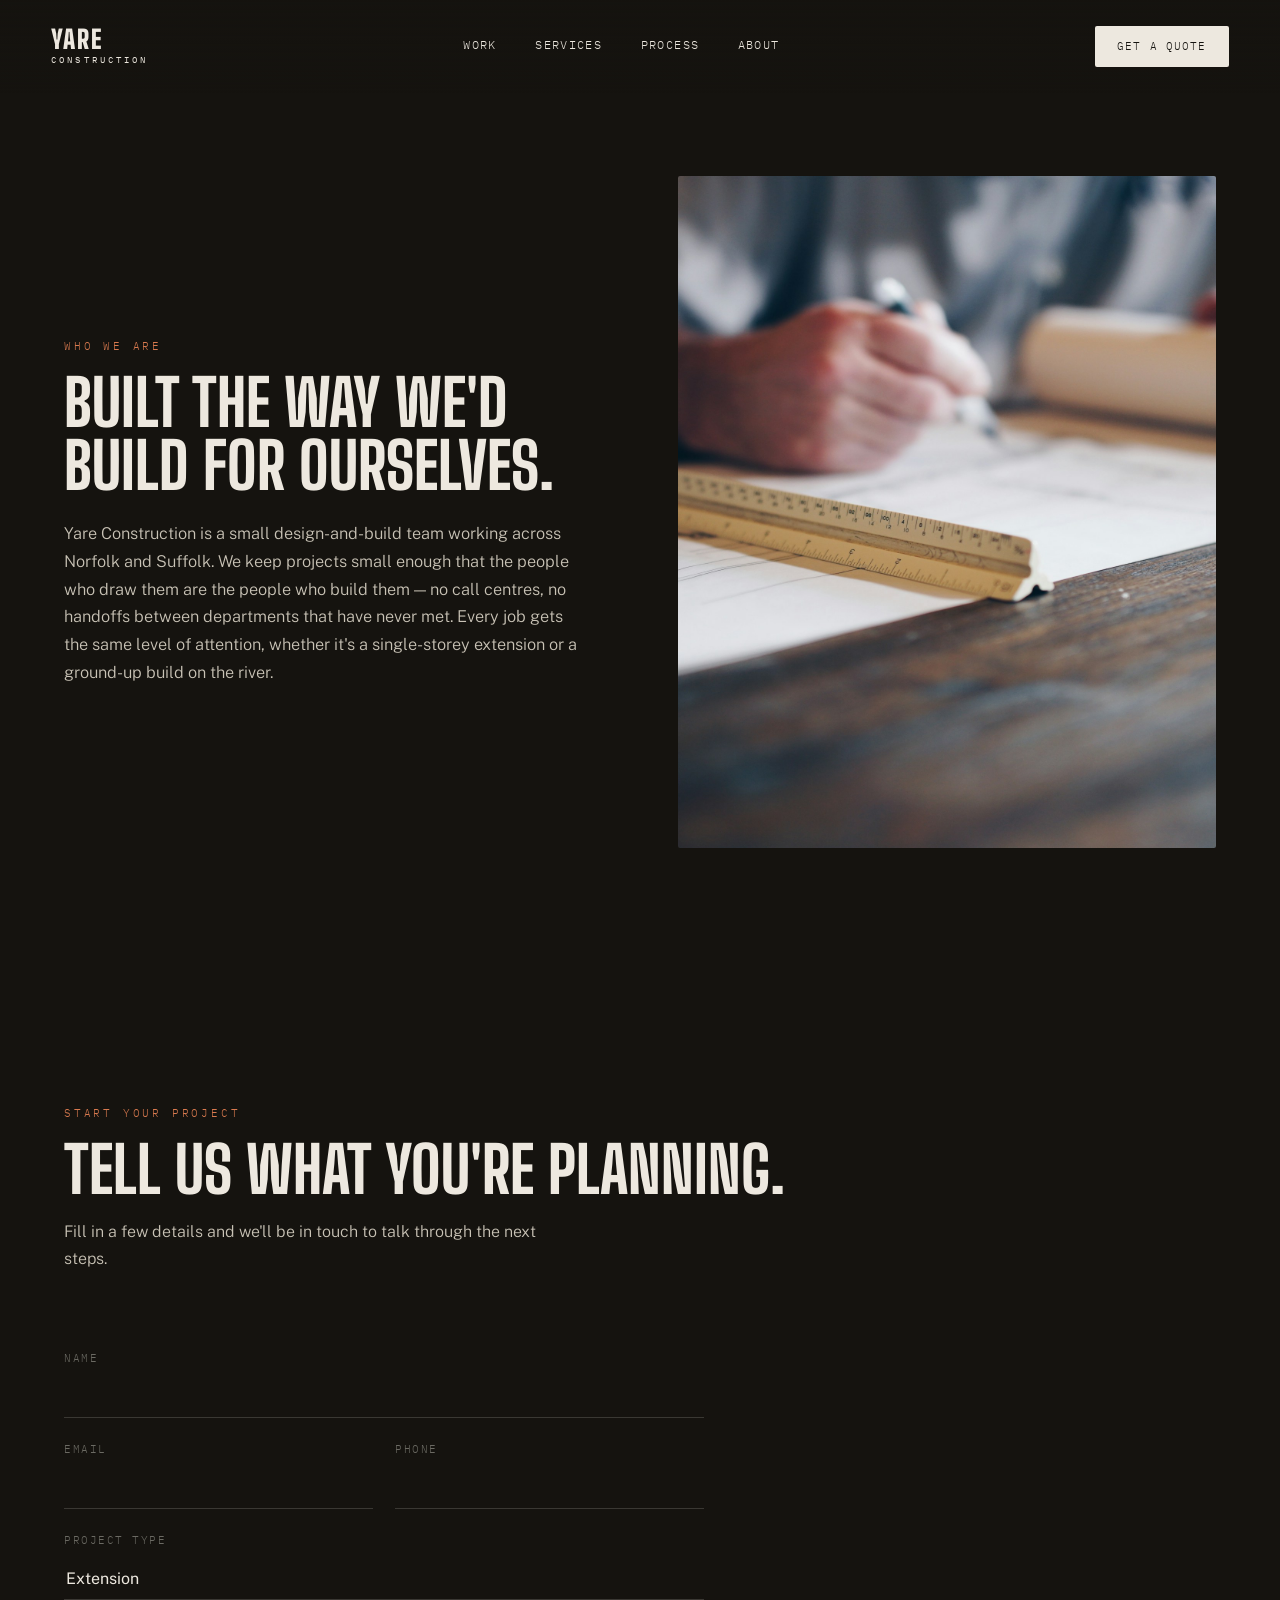
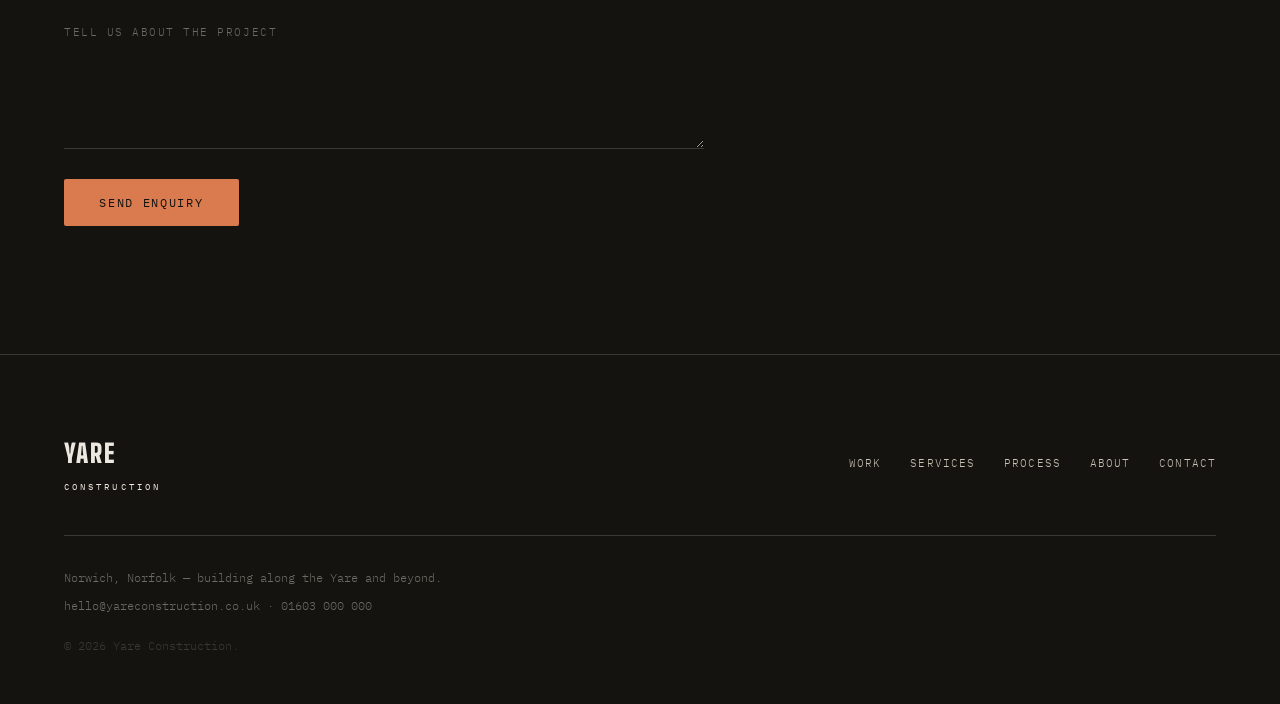
==== about.html @ 02f71339 "Split Services, Process and About onto their own pages Homepage now covers Hero, Philosophy, Stats, " ====
<!DOCTYPE html>
<html lang="en">
<head>
<meta charset="UTF-8">
<meta name="viewport" content="width=device-width, initial-scale=1.0">
<title>About — Yare Construction</title>
<meta name="description" content="Yare Construction is a small design-and-build team working across Norfolk and Suffolk.">
<link rel="preconnect" href="https://fonts.googleapis.com">
<link rel="preconnect" href="https://fonts.gstatic.com" crossorigin>
<link href="https://fonts.googleapis.com/css2?family=Big+Shoulders+Display:wght@600;700;800;900&family=Public+Sans:wght@300;400;500;600&family=IBM+Plex+Mono:wght@400;500&display=swap" rel="stylesheet">
<link rel="stylesheet" href="css/style.css">
</head>
<body>

<!-- ═══ HEADER ═══ -->
<header id="site-header">
  <a href="index.html" class="logo">
    <span class="logo-main">YARE</span>
    <span class="logo-sub">CONSTRUCTION</span>
  </a>
  <nav class="site-nav">
    <a href="index.html#work">Work</a>
    <a href="services.html">Services</a>
    <a href="process.html">Process</a>
    <a href="about.html">About</a>
  </nav>
  <a href="index.html#contact" class="btn-quote">Get a Quote</a>
  <button id="nav-toggle" aria-label="Menu"><span></span><span></span><span></span></button>
</header>
<div id="nav-backdrop"></div>

<main>

  <!-- ABOUT / CRAFT -->
  <section class="about-section page-first">
    <div class="about-copy reveal-item">
      <div class="section-label-static">WHO WE ARE</div>
      <h2 class="big-heading">Built the way we'd build for ourselves.</h2>
      <p>Yare Construction is a small design-and-build team working across Norfolk and Suffolk. We keep projects small enough that the people who draw them are the people who build them &mdash; no call centres, no handoffs between departments that have never met. Every job gets the same level of attention, whether it's a single-storey extension or a ground-up build on the river.</p>
    </div>
    <div class="about-image reveal-item">
      <img src="images/gallery_07_craft_detail.jpg" alt="Builder's hands marking up a blueprint on site">
    </div>
  </section>

  <!-- CTA / CONTACT -->
  <section id="contact" class="cta-section">
    <div class="cta-head reveal-item">
      <div class="section-label-static">START YOUR PROJECT</div>
      <h2 class="big-heading">Tell us what you're planning.</h2>
      <p>Fill in a few details and we'll be in touch to talk through the next steps.</p>
    </div>
    <form id="quote-form" class="quote-form reveal-item">
      <div class="form-row">
        <label for="f-name">Name</label>
        <input type="text" id="f-name" name="name" required>
      </div>
      <div class="form-row form-row-half">
        <div>
          <label for="f-email">Email</label>
          <input type="email" id="f-email" name="email" required>
        </div>
        <div>
          <label for="f-phone">Phone</label>
          <input type="tel" id="f-phone" name="phone">
        </div>
      </div>
      <div class="form-row">
        <label for="f-type">Project Type</label>
        <select id="f-type" name="type">
          <option>Extension</option>
          <option>New Build</option>
          <option>Renovation</option>
          <option>Other</option>
        </select>
      </div>
      <div class="form-row">
        <label for="f-message">Tell us about the project</label>
        <textarea id="f-message" name="message" rows="4"></textarea>
      </div>
      <button type="submit" class="btn-submit">Send Enquiry</button>
      <div id="form-success" class="form-success" hidden>Thanks &mdash; we've got your details and we'll be in touch soon.</div>
    </form>
  </section>

  <!-- FOOTER -->
  <footer class="site-footer">
    <div class="footer-top">
      <div class="footer-logo">
        <span class="logo-main">YARE</span>
        <span class="logo-sub">CONSTRUCTION</span>
      </div>
      <nav class="footer-nav">
        <a href="index.html#work">Work</a>
        <a href="services.html">Services</a>
        <a href="process.html">Process</a>
        <a href="about.html">About</a>
        <a href="index.html#contact">Contact</a>
      </nav>
    </div>
    <div class="footer-bottom">
      <p>Norwich, Norfolk &mdash; building along the Yare and beyond.</p>
      <p>hello@yareconstruction.co.uk &middot; 01603 000 000</p>
      <p class="footer-copyright">&copy; 2026 Yare Construction.</p>
    </div>
  </footer>

</main>

<script src="js/app.js"></script>
</body>
</html>
---- css/style.css ----
/* ═══════════════════════════════════════════════════════════════════
   YARE CONSTRUCTION — style.css
   Bold industrial: soot / corten / chalk / steel
═══════════════════════════════════════════════════════════════════ */

:root {
  --soot: #15130f;
  --soot-2: #1c1a15;
  --corten: #b4502a;
  --corten-light: #d97a4f;
  --chalk: #ede8df;
  --chalk-dim: #c9c3b6;
  --steel: #6b6a63;
  --steel-dark: #3a3833;

  --font-display: 'Big Shoulders Display', sans-serif;
  --font-body: 'Public Sans', sans-serif;
  --font-mono: 'IBM Plex Mono', monospace;
}

* { margin: 0; padding: 0; box-sizing: border-box; }

html { scroll-behavior: smooth; }
@media (prefers-reduced-motion: reduce) {
  html { scroll-behavior: auto; }
}

body {
  background: var(--soot);
  color: var(--chalk);
  font-family: var(--font-body);
  font-weight: 300;
  line-height: 1.7;
  overflow-x: hidden;
  -webkit-font-smoothing: antialiased;
}

a { color: inherit; text-decoration: none; }
ul { list-style: none; }
img { display: block; max-width: 100%; }

::selection { background: var(--corten); color: var(--chalk); }

/* ─── Header ──────────────────────────────────────────────────────── */
#site-header {
  position: fixed; top: 0; left: 0; right: 0; z-index: 100;
  display: flex; align-items: center; justify-content: space-between;
  padding: 1.6rem clamp(1.5rem, 4vw, 3.5rem);
  background: linear-gradient(180deg, rgba(21,19,15,0.75) 0%, rgba(21,19,15,0.35) 70%, transparent 100%);
}
.logo { display: flex; flex-direction: column; line-height: 0.9; }
.logo-main {
  font-family: var(--font-display); font-weight: 900;
  font-size: 1.6rem; letter-spacing: 0.08em; color: var(--chalk);
}
.logo-sub {
  font-family: var(--font-mono); font-weight: 400;
  font-size: 0.55rem; letter-spacing: 0.35em; color: var(--chalk);
  margin-top: 0.3rem;
}
.site-nav { display: flex; gap: 2.4rem; }
.site-nav a {
  font-family: var(--font-mono); font-size: 0.72rem;
  letter-spacing: 0.12em; text-transform: uppercase; color: var(--chalk);
  position: relative; padding-bottom: 4px;
}
.site-nav a::after {
  content: ''; position: absolute; left: 0; bottom: 0; width: 0; height: 1px;
  background: var(--corten-light); transition: width 0.3s ease;
}
.site-nav a:hover::after { width: 100%; }
.btn-quote {
  font-family: var(--font-mono); font-size: 0.7rem; letter-spacing: 0.1em;
  text-transform: uppercase; color: var(--soot); background: var(--chalk);
  padding: 0.7rem 1.4rem; border-radius: 2px; transition: background 0.3s ease;
}
.btn-quote:hover { background: var(--corten-light); }
#nav-toggle { display: none; }
#nav-backdrop { display: none; }

/* ─── Hero (ambient looping video, normal flow) ────────────────────── */
.hero-section {
  position: relative; height: 100vh; min-height: 560px; overflow: hidden;
  display: flex; flex-direction: column; align-items: center; justify-content: center;
  text-align: center; background: var(--soot);
}
.hero-video {
  position: absolute; top: 50%; left: 50%; min-width: 100%; min-height: 100%;
  width: auto; height: auto; transform: translate(-50%, -50%); object-fit: cover;
  z-index: 1;
}
.hero-scrim {
  position: absolute; inset: 0; z-index: 2;
  background: linear-gradient(180deg, rgba(21,19,15,0.55) 0%, rgba(21,19,15,0.15) 35%, rgba(21,19,15,0.2) 70%, rgba(21,19,15,0.7) 100%);
}
.hero-content { position: relative; z-index: 3; display: flex; flex-direction: column; align-items: center; }
.hero-title { display: flex; flex-direction: column; align-items: center; }
.hero-word {
  font-family: var(--font-display); font-weight: 900; text-transform: uppercase;
  font-size: clamp(5rem, 15vw, 13rem); line-height: 0.85; letter-spacing: 0.03em;
  color: var(--chalk); opacity: 0; transform: translateY(40px);
  animation: heroWordIn 1.1s cubic-bezier(0.16,1,0.3,1) 0.2s forwards;
}
.hero-word-sub {
  font-size: clamp(1.2rem, 3.2vw, 2.4rem); letter-spacing: 0.55em; font-weight: 600;
  margin-top: 0.6rem; color: var(--chalk-dim);
  animation-delay: 0.4s;
}
.hero-tagline {
  font-family: var(--font-body); font-weight: 300; font-size: clamp(1rem, 1.4vw, 1.25rem);
  color: var(--chalk-dim); margin-top: 1.8rem; opacity: 0; letter-spacing: 0.02em;
  animation: heroFadeIn 0.9s ease 0.7s forwards;
}
.hero-scroll-indicator {
  position: absolute; bottom: 3rem; left: 50%; transform: translateX(-50%); z-index: 3;
  display: flex; flex-direction: column; align-items: center;
  gap: 0.6rem; opacity: 0; animation: heroFadeIn 0.8s ease 1s forwards;
}
.hero-scroll-indicator span {
  font-family: var(--font-mono); font-size: 0.62rem; letter-spacing: 0.3em; color: var(--chalk-dim);
}
.scroll-line { width: 1px; height: 40px; background: linear-gradient(180deg, var(--corten-light), transparent); }

@keyframes heroWordIn { to { opacity: 1; transform: translateY(0); } }
@keyframes heroFadeIn { to { opacity: 1; } }

@media (prefers-reduced-motion: reduce) {
  .hero-word, .hero-tagline, .hero-scroll-indicator { animation: none; opacity: 1; transform: none; }
}

/* ─── Philosophy (static three-up) ─────────────────────────────────── */
.philosophy-section {
  display: grid; grid-template-columns: repeat(3, 1fr); gap: clamp(2rem, 4vw, 3rem);
  padding: clamp(4rem, 8vw, 6rem) clamp(1.5rem, 5vw, 5rem);
  max-width: 1400px; margin: 0 auto;
}
.philosophy-heading {
  font-family: var(--font-display); font-weight: 800; text-transform: uppercase;
  font-size: clamp(1.6rem, 2.4vw, 2.2rem); line-height: 1.05; color: var(--chalk);
  margin-bottom: 1rem;
}
.philosophy-item p { color: var(--chalk-dim); font-size: 0.95rem; max-width: 34ch; }

.section-label-static {
  font-family: var(--font-mono); font-size: 0.7rem; letter-spacing: 0.25em;
  color: var(--corten-light); text-transform: uppercase; margin-bottom: 1rem;
}
.big-heading {
  font-family: var(--font-display); font-weight: 800; text-transform: uppercase;
  font-size: clamp(2.4rem, 5vw, 4.6rem); line-height: 0.98; color: var(--chalk);
}

.reveal-item { opacity: 0; transform: translateY(36px); transition: opacity 0.8s ease, transform 0.8s ease; }
.reveal-item.revealed { opacity: 1; transform: translateY(0); }

/* ─── Stats ───────────────────────────────────────────────────────── */
.stats-static {
  padding: clamp(5rem, 10vw, 8rem) clamp(1.5rem, 5vw, 5rem);
  background: var(--soot-2);
  border-top: 1px solid var(--steel-dark);
  border-bottom: 1px solid var(--steel-dark);
}
.stats-grid {
  display: grid; grid-template-columns: repeat(4, 1fr); gap: 2rem;
  max-width: 1400px; margin: 0 auto; text-align: center;
}
.stat { display: flex; flex-wrap: wrap; justify-content: center; align-items: baseline; gap: 0.15em; position: relative; }
.stat-number, .stat-prefix, .stat-suffix {
  font-family: var(--font-display); font-weight: 800; font-size: clamp(3rem, 5.5vw, 5.5rem);
  color: var(--chalk); line-height: 1;
}
.stat-suffix, .stat-prefix { color: var(--corten-light); }
.stat-label {
  width: 100%; font-family: var(--font-mono); font-size: 0.68rem; letter-spacing: 0.18em;
  text-transform: uppercase; color: var(--steel); margin-top: 0.8rem;
}

/* ─── Services ────────────────────────────────────────────────────── */
.services-section, .process-section, .gallery-section, .about-section, .testimonials-section, .cta-section {
  padding: clamp(5rem, 10vw, 9rem) clamp(1.5rem, 5vw, 5rem);
  max-width: 1400px; margin: 0 auto;
}
.services-head, .process-head, .gallery-head, .testimonials-head, .cta-head { margin-bottom: clamp(3rem, 6vw, 5rem); }

/* First section on a standalone page — clears the fixed header */
.page-first { padding-top: clamp(8rem, 16vw, 11rem); }

.service-row {
  display: flex; gap: clamp(2rem, 6vw, 6rem); align-items: flex-start;
  padding: clamp(2.2rem, 4vw, 3.2rem) 0; border-top: 1px solid var(--steel-dark);
}
.service-row:last-child { border-bottom: 1px solid var(--steel-dark); }
.service-row.align-right { flex-direction: row-reverse; text-align: right; }
.service-num {
  font-family: var(--font-display); font-weight: 900; font-size: clamp(2.5rem, 5vw, 4.5rem);
  color: var(--corten); line-height: 1; flex-shrink: 0; width: 6rem;
}
.service-row.align-right .service-num { text-align: right; }
.service-copy { max-width: 46ch; }
.service-copy h3 {
  font-family: var(--font-display); font-weight: 700; text-transform: uppercase;
  font-size: clamp(1.5rem, 2.4vw, 2.2rem); color: var(--chalk); margin-bottom: 0.7rem;
}
.service-copy p { color: var(--chalk-dim); font-size: 1rem; }

/* ─── Process ─────────────────────────────────────────────────────── */
.process-grid { display: grid; grid-template-columns: repeat(4, 1fr); gap: clamp(1.5rem, 3vw, 2.5rem); }
.process-step { border-top: 2px solid var(--corten); padding-top: 1.4rem; }
.process-num { font-family: var(--font-mono); font-size: 0.75rem; color: var(--steel); letter-spacing: 0.15em; margin-bottom: 0.8rem; }
.process-step h3 {
  font-family: var(--font-display); font-weight: 700; text-transform: uppercase;
  font-size: clamp(1.3rem, 2vw, 1.7rem); color: var(--chalk); margin-bottom: 0.6rem;
}
.process-step p { color: var(--chalk-dim); font-size: 0.92rem; }

/* ─── Gallery (hover-expand strip) ────────────────────────────────── */
.gallery-strip {
  display: flex; align-items: stretch; gap: 0.6rem;
  height: clamp(320px, 42vw, 460px); width: 100%; margin-top: 1rem;
}
.gallery-strip-item {
  position: relative; flex: 1 1 0%; min-width: 0;
  overflow: hidden; border-radius: 2px;
  transition: flex-grow 0.6s cubic-bezier(0.16,1,0.3,1);
}
.gallery-strip-item:hover { flex-grow: 4; }
.gallery-strip-item img { width: 100%; height: 100%; object-fit: cover; }
.gallery-strip-item::after {
  content: ''; position: absolute; inset: 0;
  background: linear-gradient(0deg, rgba(21,19,15,0.92) 0%, rgba(21,19,15,0.15) 40%, transparent 65%);
  opacity: 0; transition: opacity 0.4s ease;
}
.gallery-strip-item:hover::after { opacity: 1; }
.gallery-strip-item figcaption {
  position: absolute; left: 1.2rem; right: 1.2rem; bottom: 1.1rem; z-index: 1;
  font-family: var(--font-mono); font-size: 0.7rem; letter-spacing: 0.05em; color: var(--chalk);
  opacity: 0; transform: translateY(10px); white-space: nowrap; overflow: hidden; text-overflow: ellipsis;
  transition: opacity 0.4s ease, transform 0.4s ease;
}
.gallery-strip-item:hover figcaption { opacity: 1; transform: translateY(0); }
@media (prefers-reduced-motion: reduce) {
  .gallery-strip-item, .gallery-strip-item::after, .gallery-strip-item figcaption { transition: none; }
}

/* ─── About / Craft ───────────────────────────────────────────────── */
.about-section { display: flex; gap: clamp(2rem, 6vw, 5rem); align-items: center; }
.about-copy { flex: 1; }
.about-copy p { color: var(--chalk-dim); font-size: 1.02rem; margin-top: 1.4rem; max-width: 52ch; }
.about-image { flex: 1; aspect-ratio: 4/5; overflow: hidden; border-radius: 2px; }
.about-image img { width: 100%; height: 100%; object-fit: cover; }

/* ─── Testimonials (circular carousel) ─────────────────────────────── */
.testimonial-carousel {
  display: grid; grid-template-columns: 1fr 1fr; gap: clamp(2rem, 6vw, 5rem);
  align-items: center;
}
.testimonial-images {
  position: relative; aspect-ratio: 4/3; perspective: 1200px;
}
.testimonial-image {
  position: absolute; inset: 0; width: 100%; height: 100%;
  object-fit: cover; border-radius: 2px; box-shadow: 0 20px 50px rgba(0,0,0,0.4);
  opacity: 0; pointer-events: none;
  transition: transform 0.7s cubic-bezier(.4,1.4,.4,1), opacity 0.5s ease;
}
.testimonial-image.is-active { z-index: 3; opacity: 1; pointer-events: auto; transform: translate(0,0) scale(1) rotateY(0deg); }
.testimonial-image.is-prev   { z-index: 2; opacity: 1; transform: translate(-16%,-8%) scale(0.82) rotateY(14deg); }
.testimonial-image.is-next   { z-index: 2; opacity: 1; transform: translate(16%,-8%) scale(0.82) rotateY(-14deg); }

.testimonial-content { display: flex; flex-direction: column; }
.testimonial-project {
  font-family: var(--font-mono); font-size: 0.68rem; letter-spacing: 0.18em;
  text-transform: uppercase; color: var(--corten-light); margin-bottom: 1rem;
}
#testimonial-quote {
  font-size: clamp(1.15rem, 1.6vw, 1.4rem); color: var(--chalk); line-height: 1.6;
  font-style: italic; transition: opacity 0.3s ease; min-height: 6.5rem;
}
#testimonial-quote::before { content: '\201C'; }
#testimonial-quote::after { content: '\201D'; }
#testimonial-cite {
  display: block; margin-top: 1.2rem; font-family: var(--font-mono); font-style: normal;
  font-size: 0.7rem; letter-spacing: 0.12em; text-transform: uppercase; color: var(--steel);
  transition: opacity 0.3s ease;
}
.testimonial-content.is-fading #testimonial-quote,
.testimonial-content.is-fading #testimonial-cite { opacity: 0; }

.testimonial-arrows { display: flex; gap: 1rem; margin-top: 2.5rem; }
.testimonial-arrows button {
  width: 2.8rem; height: 2.8rem; border-radius: 50%; border: 1px solid var(--steel-dark);
  background: transparent; color: var(--chalk); font-size: 1.1rem; cursor: pointer;
  display: flex; align-items: center; justify-content: center;
  transition: background 0.3s ease, border-color 0.3s ease;
}
.testimonial-arrows button:hover { background: var(--corten); border-color: var(--corten); }

/* ─── CTA / Contact form ──────────────────────────────────────────── */
.cta-head p { color: var(--chalk-dim); margin-top: 1rem; max-width: 48ch; }
.quote-form { max-width: 640px; display: flex; flex-direction: column; gap: 1.4rem; }
.form-row { display: flex; flex-direction: column; gap: 0.5rem; }
.form-row-half { flex-direction: row; gap: 1.4rem; }
.form-row-half > div { flex: 1; display: flex; flex-direction: column; gap: 0.5rem; }
.quote-form label {
  font-family: var(--font-mono); font-size: 0.68rem; letter-spacing: 0.14em;
  text-transform: uppercase; color: var(--steel);
}
.quote-form input, .quote-form select, .quote-form textarea {
  background: transparent; border: none; border-bottom: 1px solid var(--steel-dark);
  color: var(--chalk); font-family: var(--font-body); font-size: 1rem; padding: 0.7rem 0.1rem;
  transition: border-color 0.3s ease;
}
.quote-form input:focus, .quote-form select:focus, .quote-form textarea:focus {
  outline: none; border-color: var(--corten);
}
.quote-form select { appearance: none; -webkit-appearance: none; }
.quote-form select option { background: var(--soot); color: var(--chalk); }
.btn-submit {
  align-self: flex-start; margin-top: 0.5rem;
  font-family: var(--font-mono); font-size: 0.75rem; letter-spacing: 0.14em; text-transform: uppercase;
  color: var(--soot); background: var(--corten-light); border: none; padding: 1rem 2.2rem;
  border-radius: 2px; cursor: pointer; transition: background 0.3s ease;
}
.btn-submit:hover { background: var(--chalk); }
.form-success {
  font-family: var(--font-mono); font-size: 0.85rem; color: var(--corten-light); margin-top: 0.5rem;
}

/* ─── Footer ──────────────────────────────────────────────────────── */
.site-footer {
  padding: clamp(3rem, 6vw, 5rem) clamp(1.5rem, 5vw, 5rem) 2.5rem;
  border-top: 1px solid var(--steel-dark);
}
.footer-top {
  display: flex; justify-content: space-between; align-items: center; flex-wrap: wrap; gap: 1.5rem;
  padding-bottom: 2.5rem; margin-bottom: 2rem; border-bottom: 1px solid var(--steel-dark);
}
.footer-logo { display: flex; flex-direction: column; }
.footer-nav { display: flex; gap: 1.8rem; flex-wrap: wrap; }
.footer-nav a {
  font-family: var(--font-mono); font-size: 0.7rem; letter-spacing: 0.1em;
  text-transform: uppercase; color: var(--chalk-dim);
}
.footer-nav a:hover { color: var(--corten-light); }
.footer-bottom p {
  font-family: var(--font-mono); font-size: 0.75rem; color: var(--steel); margin-bottom: 0.5rem;
}
.footer-copyright { margin-top: 1.2rem; color: var(--steel-dark) !important; }

/* ═══════════════════════════════════════════════════════════════════
   RESPONSIVE
═══════════════════════════════════════════════════════════════════ */
@media (max-width: 900px) {
  .site-nav {
    position: fixed; top: 0; right: -100%; width: 70%; height: 100vh;
    flex-direction: column; justify-content: center; align-items: flex-start;
    gap: 2rem; padding: 2rem clamp(1.5rem, 5vw, 3rem); background: var(--soot);
    transition: right 0.4s ease; z-index: 99;
  }
  .site-nav.nav-open { right: 0; }
  #nav-backdrop {
    display: none; position: fixed; inset: 0; z-index: 98;
    background: rgba(21,19,15,0.6);
  }
  #nav-backdrop.show { display: block; }
  .site-nav a { font-size: 1.1rem; }
  #nav-toggle {
    display: flex; flex-direction: column; gap: 5px; background: none; border: none;
    cursor: pointer; z-index: 101; position: relative;
  }
  #nav-toggle span { width: 22px; height: 2px; background: var(--chalk); transition: transform 0.3s ease, opacity 0.3s ease; }
  #nav-toggle.open span:nth-child(1) { transform: translateY(7px) rotate(45deg); }
  #nav-toggle.open span:nth-child(2) { opacity: 0; }
  #nav-toggle.open span:nth-child(3) { transform: translateY(-7px) rotate(-45deg); }

  .hero-section { height: 100svh; }
  .philosophy-section { grid-template-columns: 1fr; gap: 2.5rem; }

  .stats-grid { grid-template-columns: repeat(2, 1fr); gap: 2.5rem; }
  .service-row, .service-row.align-right { flex-direction: column; text-align: left; gap: 1rem; }
  .process-grid { grid-template-columns: repeat(2, 1fr); }
  .gallery-strip { flex-direction: column; height: auto; gap: 0.6rem; }
  .gallery-strip-item { flex: none; height: 220px; }
  .gallery-strip-item figcaption { opacity: 1; transform: translateY(0); white-space: normal; }
  .gallery-strip-item::after { opacity: 1; }
  .about-section { flex-direction: column; }
  .testimonial-carousel { grid-template-columns: 1fr; gap: 3rem; }
  .testimonial-images { max-width: 26rem; margin: 0 auto; width: 100%; }
  .form-row-half { flex-direction: column; }
}

@media (max-width: 560px) {
  .process-grid { grid-template-columns: 1fr; }
  .gallery-strip-item { height: 180px; }
  .stats-grid { grid-template-columns: 1fr; }
}
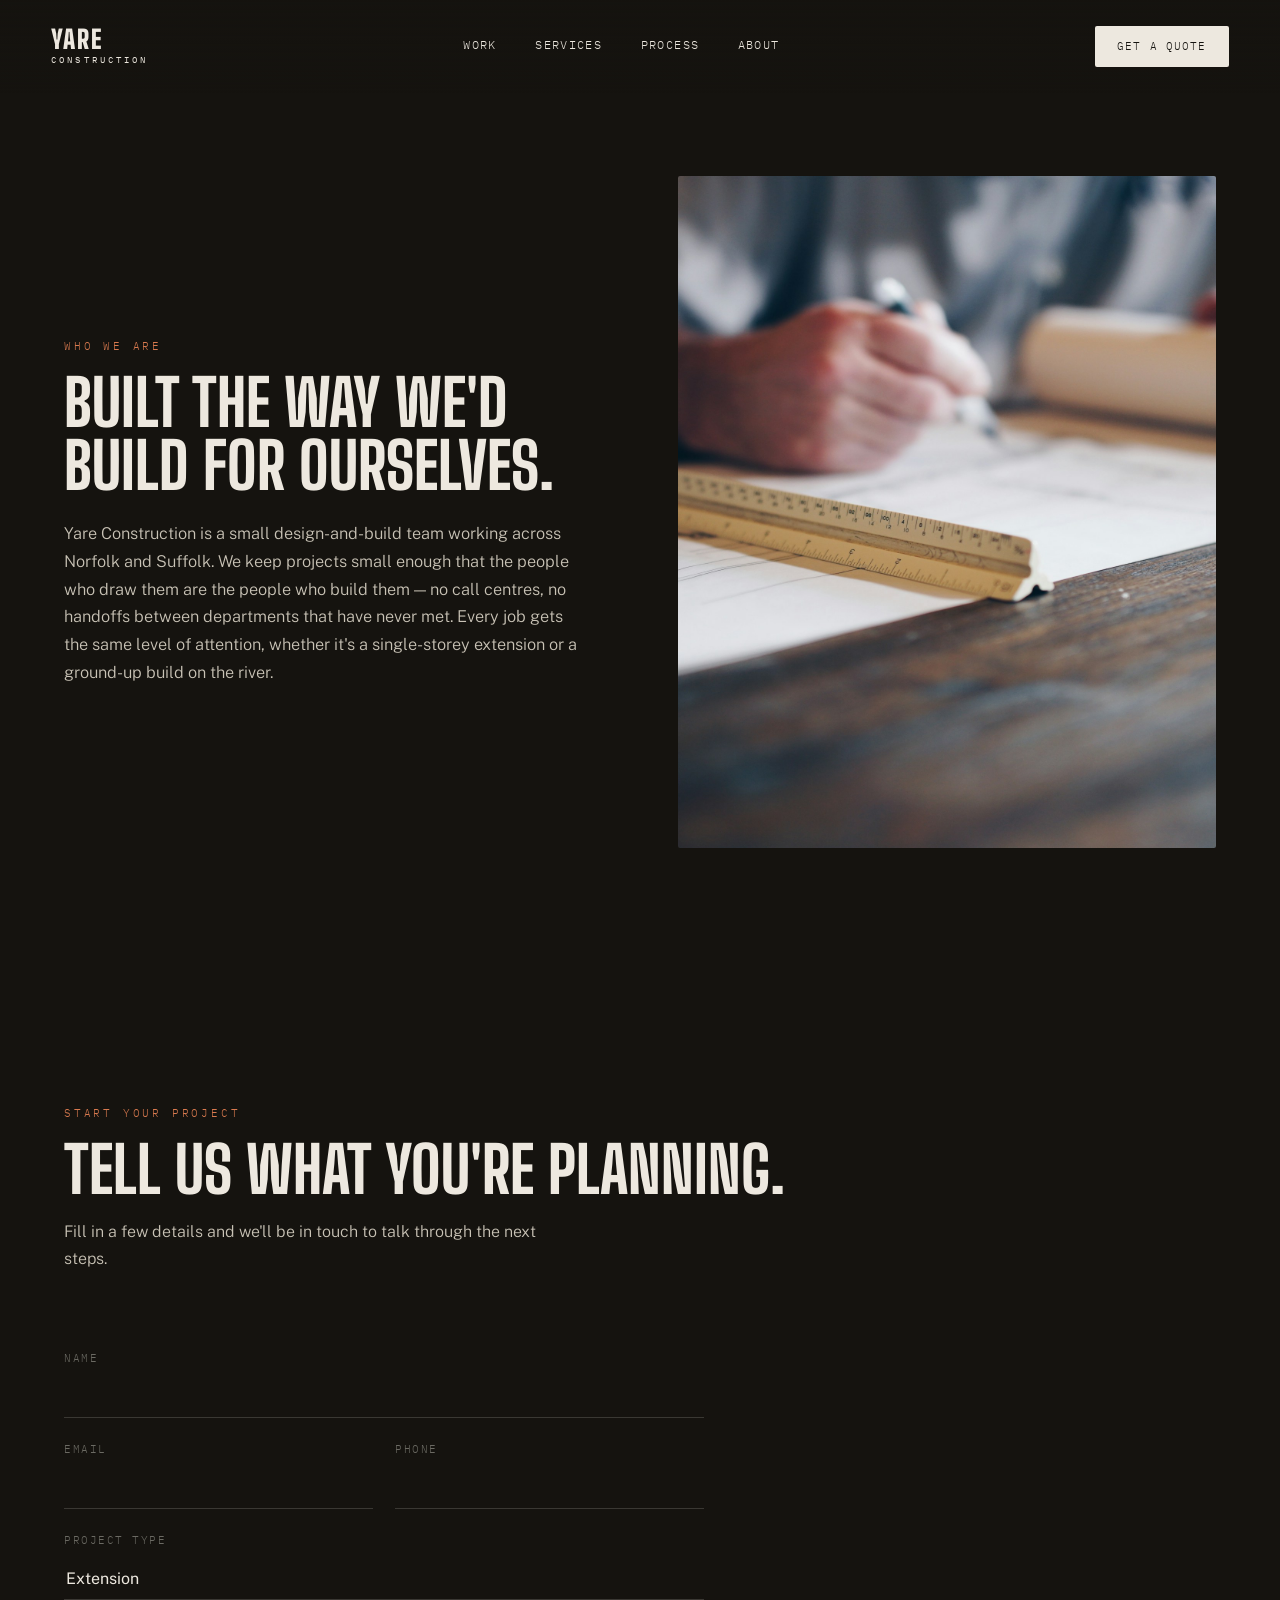
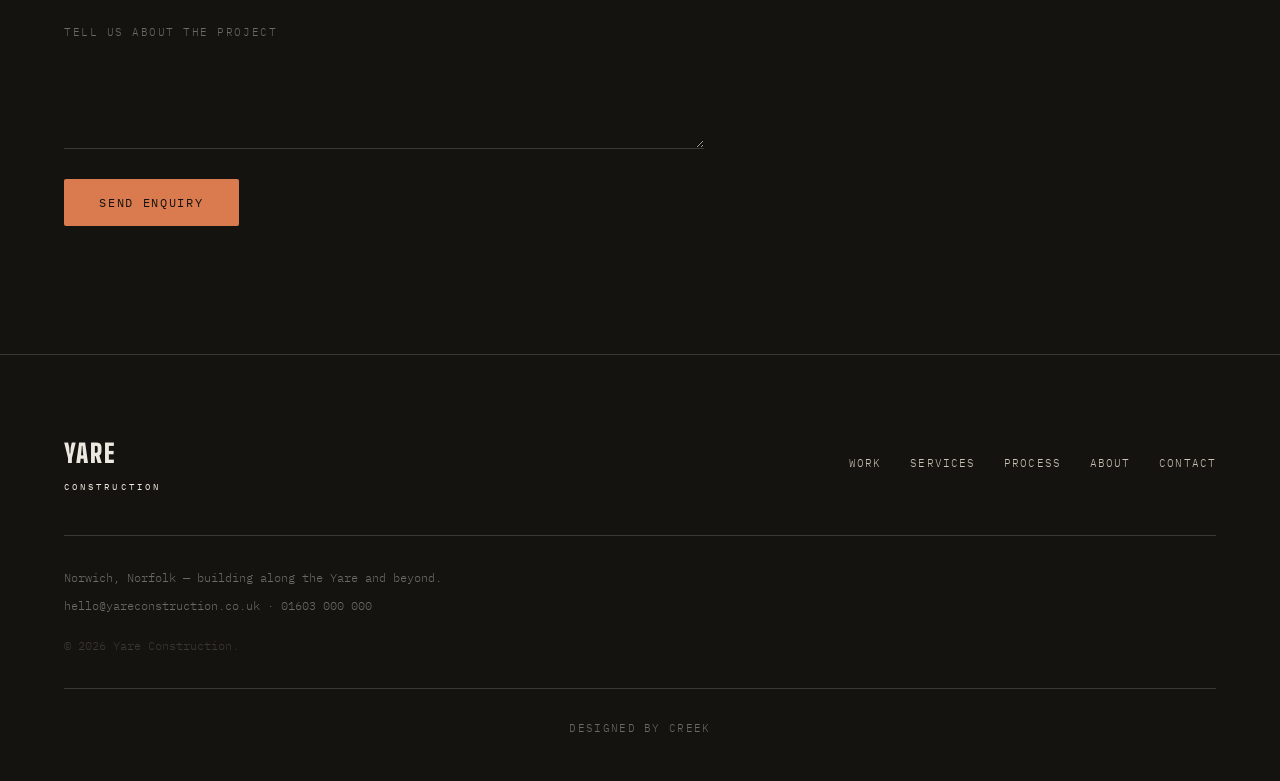
==== commit 431fc4ad: "Add subtle "Designed by Creek" footer credit on all pages Centred, muted text link to wearecreek.co." ====
--- a/about.html
+++ b/about.html
@@ -103,6 +103,9 @@
       <p>hello@yareconstruction.co.uk &middot; 01603 000 000</p>
       <p class="footer-copyright">&copy; 2026 Yare Construction.</p>
     </div>
+    <div class="creek-credit">
+      <a href="https://wearecreek.co.uk" target="_blank" rel="noopener">Designed by Creek</a>
+    </div>
   </footer>
 
 </main>
--- a/css/style.css
+++ b/css/style.css
@@ -128,18 +128,14 @@
   .hero-word, .hero-tagline, .hero-scroll-indicator { animation: none; opacity: 1; transform: none; }
 }
 
-/* ─── Philosophy (static three-up) ─────────────────────────────────── */
-.philosophy-section {
-  display: grid; grid-template-columns: repeat(3, 1fr); gap: clamp(2rem, 4vw, 3rem);
-  padding: clamp(4rem, 8vw, 6rem) clamp(1.5rem, 5vw, 5rem);
-  max-width: 1400px; margin: 0 auto;
-}
-.philosophy-heading {
-  font-family: var(--font-display); font-weight: 800; text-transform: uppercase;
-  font-size: clamp(1.6rem, 2.4vw, 2.2rem); line-height: 1.05; color: var(--chalk);
-  margin-bottom: 1rem;
-}
-.philosophy-item p { color: var(--chalk-dim); font-size: 0.95rem; max-width: 34ch; }
+/* ─── Intro (static, single centred block) ─────────────────────────── */
+.intro-section {
+  text-align: center;
+  padding: clamp(4rem, 9vw, 7rem) clamp(1.5rem, 5vw, 5rem);
+}
+.intro-content { max-width: 640px; margin: 0 auto; }
+.intro-content .big-heading { margin: 1rem 0 1.3rem; }
+.intro-content p { color: var(--chalk-dim); font-size: 1.05rem; }
 
 .section-label-static {
   font-family: var(--font-mono); font-size: 0.7rem; letter-spacing: 0.25em;
@@ -256,6 +252,7 @@
 }
 .testimonial-images {
   position: relative; aspect-ratio: 4/3; perspective: 1200px;
+  touch-action: pan-y;
 }
 .testimonial-image {
   position: absolute; inset: 0; width: 100%; height: 100%;
@@ -346,6 +343,17 @@
   font-family: var(--font-mono); font-size: 0.75rem; color: var(--steel); margin-bottom: 0.5rem;
 }
 .footer-copyright { margin-top: 1.2rem; color: var(--steel-dark) !important; }
+
+.creek-credit {
+  text-align: center; margin-top: 2rem; padding-top: 1.5rem;
+  border-top: 1px solid var(--steel-dark);
+}
+.creek-credit a {
+  font-family: var(--font-mono); font-size: 0.68rem; letter-spacing: 0.12em;
+  text-transform: uppercase; color: var(--steel);
+  transition: color 0.3s ease;
+}
+.creek-credit a:hover { color: var(--corten-light); }
 
 /* ═══════════════════════════════════════════════════════════════════
    RESPONSIVE
@@ -374,13 +382,21 @@
   #nav-toggle.open span:nth-child(3) { transform: translateY(-7px) rotate(-45deg); }
 
   .hero-section { height: 100svh; }
-  .philosophy-section { grid-template-columns: 1fr; gap: 2.5rem; }
 
   .stats-grid { grid-template-columns: repeat(2, 1fr); gap: 2.5rem; }
   .service-row, .service-row.align-right { flex-direction: column; text-align: left; gap: 1rem; }
   .process-grid { grid-template-columns: repeat(2, 1fr); }
-  .gallery-strip { flex-direction: column; height: auto; gap: 0.6rem; }
-  .gallery-strip-item { flex: none; height: 220px; }
+  /* Swipeable horizontal strip — a tall vertical stack of 6 cards was too
+     much scrolling to get past on a phone; this keeps the section to one
+     card's height and lets touch users swipe through the rest. */
+  .gallery-strip {
+    height: 320px; gap: 0.8rem;
+    overflow-x: auto; scroll-snap-type: x mandatory; -webkit-overflow-scrolling: touch;
+    scrollbar-width: none;
+  }
+  .gallery-strip::-webkit-scrollbar { display: none; }
+  .gallery-strip-item { flex: 0 0 78%; scroll-snap-align: center; }
+  .gallery-strip-item:hover { flex-grow: 0; }
   .gallery-strip-item figcaption { opacity: 1; transform: translateY(0); white-space: normal; }
   .gallery-strip-item::after { opacity: 1; }
   .about-section { flex-direction: column; }
@@ -391,6 +407,9 @@
 
 @media (max-width: 560px) {
   .process-grid { grid-template-columns: 1fr; }
-  .gallery-strip-item { height: 180px; }
-  .stats-grid { grid-template-columns: 1fr; }
-}
+  .gallery-strip { height: 260px; }
+  .gallery-strip-item { flex-basis: 82%; }
+  .stats-grid { grid-template-columns: repeat(2, 1fr); row-gap: 2.2rem; column-gap: 1rem; }
+  .stat-number, .stat-prefix, .stat-suffix { font-size: clamp(2rem, 9vw, 2.6rem); }
+  .stat-label { font-size: 0.6rem; margin-top: 0.5rem; }
+}
